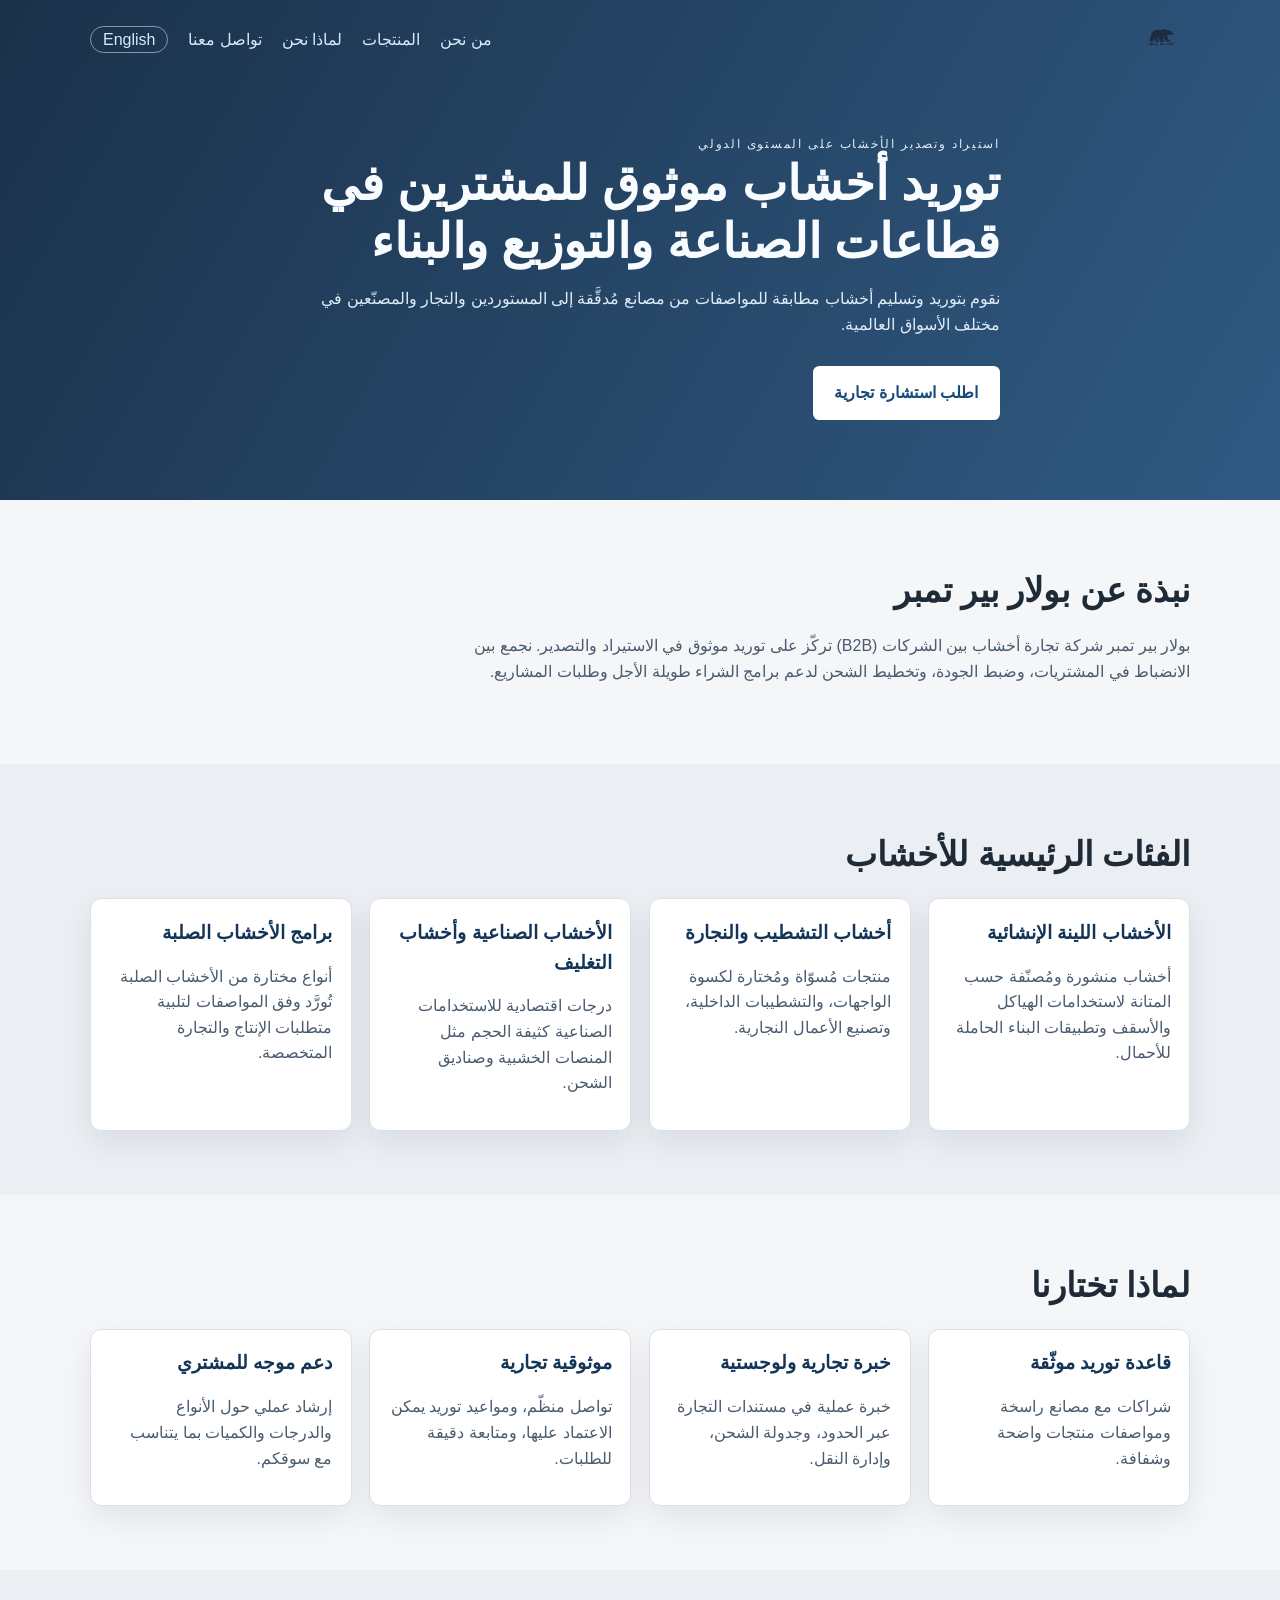
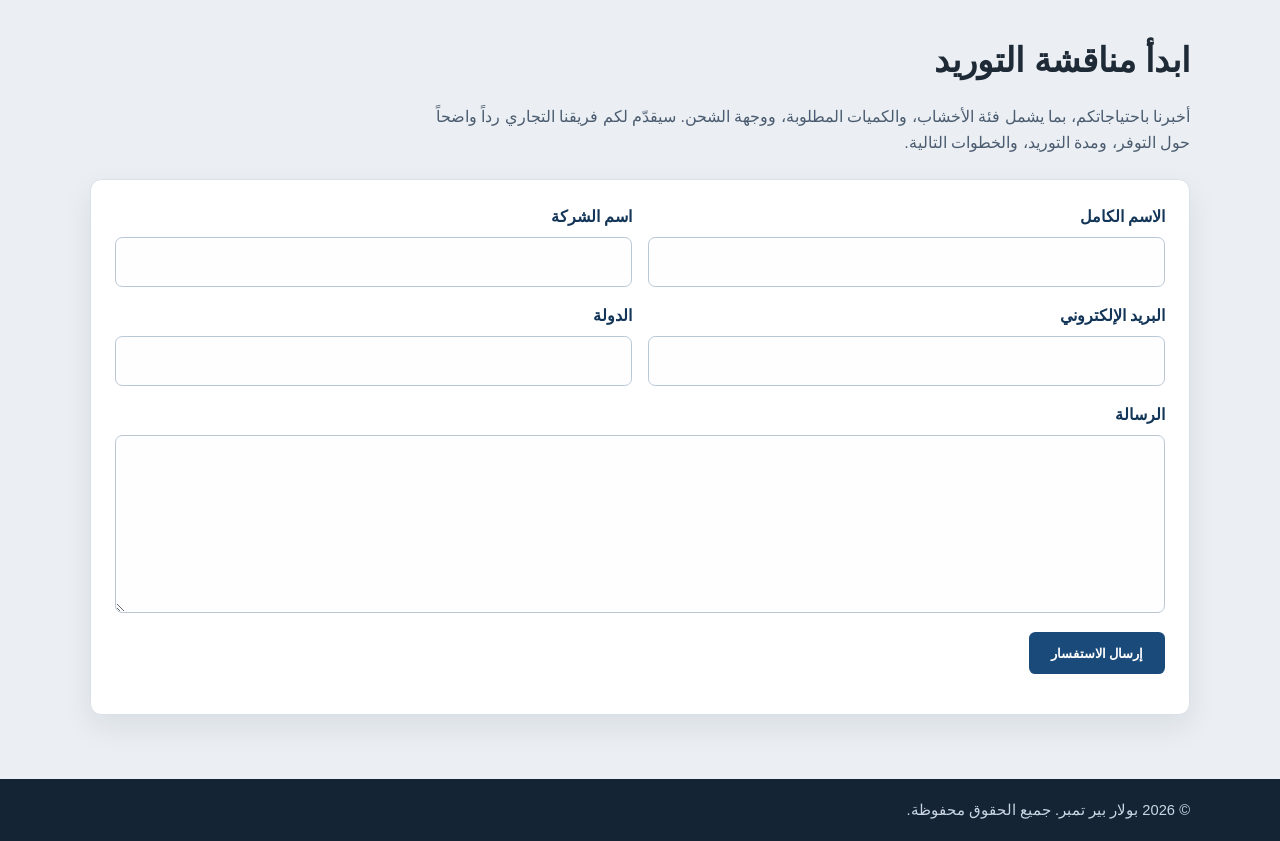
==== ar.html @ b3b54798 "Add logo and favicon assets to site header" ====
<!DOCTYPE html>
<html lang="ar" dir="rtl">
  <head>
    <meta charset="UTF-8" />
    <meta name="viewport" content="width=device-width, initial-scale=1.0" />
    <title>بولار بير تمبر | تجارة الأخشاب الدولية</title>
    <meta
      name="description"
      content="بولار بير تمبر شريك أعمال في استيراد وتصدير الأخشاب، يوفّر منتجات أخشاب لينة وصلبة معتمدة لقطاعات البناء والتصنيع والتوزيع."
    />
    <link rel="icon" type="image/png" sizes="32x32" href="assets/favicon.png" />
    <link rel="shortcut icon" href="assets/favicon.png" />
    <link rel="apple-touch-icon" href="assets/favicon.png" />
    <link rel="stylesheet" href="style.css" />
  </head>
  <body>
    <header class="hero" id="top">
      <nav class="container nav">
        <a class="brand" href="#top" aria-label="الصفحة الرئيسية - بولار بير تمبر">
          <img class="brand-logo" src="assets/logo.png" alt="بولار بير تمبر" />
        </a>
        <ul>
          <li><a href="#about">من نحن</a></li>
          <li><a href="#products">المنتجات</a></li>
          <li><a href="#why-us">لماذا نحن</a></li>
          <li><a href="#contact">تواصل معنا</a></li>
          <li><a class="language-link" href="index.html">English</a></li>
        </ul>
      </nav>

      <div class="container hero-content">
        <p class="eyebrow">استيراد وتصدير الأخشاب على المستوى الدولي</p>
        <h1>توريد أخشاب موثوق للمشترين في قطاعات الصناعة والتوزيع والبناء</h1>
        <p>
          نقوم بتوريد وتسليم أخشاب مطابقة للمواصفات من مصانع مُدقَّقة إلى المستوردين والتجار
          والمصنّعين في مختلف الأسواق العالمية.
        </p>
        <a class="button" href="#contact">اطلب استشارة تجارية</a>
      </div>
    </header>

    <main>
      <section class="section" id="about">
        <div class="container">
          <h2>نبذة عن بولار بير تمبر</h2>
          <p>
            بولار بير تمبر شركة تجارة أخشاب بين الشركات (B2B) تركّز على توريد موثوق في
            الاستيراد والتصدير. نجمع بين الانضباط في المشتريات، وضبط الجودة، وتخطيط الشحن
            لدعم برامج الشراء طويلة الأجل وطلبات المشاريع.
          </p>
        </div>
      </section>

      <section class="section section-alt" id="products">
        <div class="container">
          <h2>الفئات الرئيسية للأخشاب</h2>
          <div class="grid products-grid">
            <article class="card">
              <h3>الأخشاب اللينة الإنشائية</h3>
              <p>
                أخشاب منشورة ومُصنّفة حسب المتانة لاستخدامات الهياكل والأسقف وتطبيقات البناء
                الحاملة للأحمال.
              </p>
            </article>
            <article class="card">
              <h3>أخشاب التشطيب والنجارة</h3>
              <p>
                منتجات مُسوّاة ومُختارة لكسوة الواجهات، والتشطيبات الداخلية، وتصنيع الأعمال
                النجارية.
              </p>
            </article>
            <article class="card">
              <h3>الأخشاب الصناعية وأخشاب التغليف</h3>
              <p>
                درجات اقتصادية للاستخدامات الصناعية كثيفة الحجم مثل المنصات الخشبية وصناديق
                الشحن.
              </p>
            </article>
            <article class="card">
              <h3>برامج الأخشاب الصلبة</h3>
              <p>
                أنواع مختارة من الأخشاب الصلبة تُورَّد وفق المواصفات لتلبية متطلبات الإنتاج
                والتجارة المتخصصة.
              </p>
            </article>
          </div>
        </div>
      </section>

      <section class="section" id="why-us">
        <div class="container">
          <h2>لماذا تختارنا</h2>
          <div class="grid benefits-grid">
            <article class="card">
              <h3>قاعدة توريد موثّقة</h3>
              <p>شراكات مع مصانع راسخة ومواصفات منتجات واضحة وشفافة.</p>
            </article>
            <article class="card">
              <h3>خبرة تجارية ولوجستية</h3>
              <p>خبرة عملية في مستندات التجارة عبر الحدود، وجدولة الشحن، وإدارة النقل.</p>
            </article>
            <article class="card">
              <h3>موثوقية تجارية</h3>
              <p>تواصل منظّم، ومواعيد توريد يمكن الاعتماد عليها، ومتابعة دقيقة للطلبات.</p>
            </article>
            <article class="card">
              <h3>دعم موجه للمشتري</h3>
              <p>إرشاد عملي حول الأنواع والدرجات والكميات بما يتناسب مع سوقكم.</p>
            </article>
          </div>
        </div>
      </section>

      <section class="section section-alt" id="contact">
        <div class="container contact-box">
          <h2>ابدأ مناقشة التوريد</h2>
          <p>
            أخبرنا باحتياجاتكم، بما يشمل فئة الأخشاب، والكميات المطلوبة، ووجهة الشحن. سيقدّم
            لكم فريقنا التجاري رداً واضحاً حول التوفر، ومدة التوريد، والخطوات التالية.
          </p>
          <form class="enquiry-form" method="POST" action="https://formspree.io/f/xbdzaval">
            <input type="hidden" name="_subject" value="استفسار جديد من بولار بير تمبر" />
            <div class="form-grid">
              <label for="full-name">
                الاسم الكامل
                <input id="full-name" name="full-name" type="text" autocomplete="name" required />
              </label>

              <label for="company-name">
                اسم الشركة
                <input id="company-name" name="company-name" type="text" autocomplete="organization" required />
              </label>

              <label for="email-address">
                البريد الإلكتروني
                <input id="email-address" name="email-address" type="email" autocomplete="email" required />
              </label>

              <label for="country">
                الدولة
                <input id="country" name="country" type="text" autocomplete="country-name" required />
              </label>

              <label class="full-width" for="message">
                الرسالة
                <textarea id="message" name="message" rows="6" required></textarea>
              </label>
            </div>

            <button type="submit" class="button form-submit">إرسال الاستفسار</button>
            <p id="form-status" role="status" aria-live="polite"></p>
          </form>
        </div>
      </section>
    </main>

    <footer>
      <div class="container">
        <p>© <span id="year">2026</span> بولار بير تمبر. جميع الحقوق محفوظة.</p>
      </div>
    </footer>

    <script>
      const enquiryForm = document.querySelector(".enquiry-form");
      const formStatus = document.getElementById("form-status");

      enquiryForm?.addEventListener("submit", async (event) => {
        event.preventDefault();

        formStatus.textContent = "جاري إرسال استفساركم...";

        try {
          const response = await fetch(enquiryForm.action, {
            method: "POST",
            body: new FormData(enquiryForm),
            headers: {
              Accept: "application/json",
            },
          });

          if (!response.ok) {
            throw new Error("تعذر الإرسال");
          }

          enquiryForm.innerHTML =
            "<h3>شكرًا لتواصلكم.</h3><p>استلم فريق تجارة الأخشاب رسالتكم وسيتم الرد عليكم قريبًا.</p>";
        } catch (error) {
          formStatus.textContent =
            "تعذر إرسال الاستفسار حاليًا. يرجى المحاولة مرة أخرى بعد قليل.";
        }
      });
    </script>
  </body>
</html>
---- style.css ----
:root {
  --bg: #f4f6f8;
  --surface: #ffffff;
  --surface-alt: #ebeff3;
  --text: #1f2a37;
  --muted: #4b5c70;
  --primary: #194a7a;
  --primary-dark: #123558;
  --border: #d9e1e8;
  --shadow: 0 12px 30px rgba(17, 30, 45, 0.08);
}

* {
  box-sizing: border-box;
}

body {
  margin: 0;
  font-family: "Segoe UI", Roboto, Arial, sans-serif;
  line-height: 1.6;
  color: var(--text);
  background: var(--bg);
}

.container {
  width: min(1100px, calc(100% - 3rem));
  margin-inline: auto;
}

.hero {
  background: linear-gradient(120deg, rgba(15, 39, 65, 0.95), rgba(27, 73, 118, 0.9));
  color: #f9fcff;
  padding-bottom: 5rem;
}

.nav {
  display: flex;
  justify-content: space-between;
  align-items: center;
  padding: 1.25rem 0;
  gap: 1rem;
}

.brand {
  display: inline-flex;
  align-items: center;
  text-decoration: none;
  line-height: 0;
  flex-shrink: 0;
}

.brand-logo {
  display: block;
  width: auto;
  height: clamp(2rem, 3.6vw, 2.45rem);
}

.nav ul {
  display: flex;
  list-style: none;
  margin: 0;
  padding: 0;
  gap: 1.25rem;
}

.nav a {
  color: #d9e9f8;
  text-decoration: none;
  font-weight: 500;
}

.nav a:hover,
.nav a:focus-visible {
  color: #ffffff;
}


.language-link {
  border: 1px solid rgba(217, 233, 248, 0.55);
  border-radius: 999px;
  padding: 0.25rem 0.75rem;
}

.hero-content {
  padding-top: 3.5rem;
  max-width: 720px;
}

.eyebrow {
  text-transform: uppercase;
  letter-spacing: 0.14em;
  font-size: 0.78rem;
  color: #a5c8ea;
  margin-bottom: 0.8rem;
}

.hero h1 {
  margin: 0 0 1rem;
  line-height: 1.2;
  font-size: clamp(1.9rem, 3.8vw, 3rem);
}

.hero p {
  margin: 0;
  color: #deecf8;
}

.button {
  display: inline-block;
  margin-top: 1.8rem;
  background: #ffffff;
  color: var(--primary);
  text-decoration: none;
  font-weight: 700;
  padding: 0.8rem 1.3rem;
  border-radius: 0.4rem;
  border: 1px solid transparent;
  cursor: pointer;
}

.button:hover,
.button:focus-visible {
  background: #e9f2fb;
}

.section {
  padding: 4rem 0;
}

.section h2 {
  font-size: clamp(1.6rem, 3vw, 2.1rem);
  margin-top: 0;
  margin-bottom: 1rem;
}

.section p {
  color: var(--muted);
  max-width: 760px;
}

.section-alt {
  background: var(--surface-alt);
}

.grid {
  display: grid;
  gap: 1.1rem;
}

.products-grid {
  grid-template-columns: repeat(auto-fit, minmax(220px, 1fr));
}

.benefits-grid {
  grid-template-columns: repeat(auto-fit, minmax(230px, 1fr));
}

.card {
  background: var(--surface);
  border: 1px solid var(--border);
  border-radius: 0.7rem;
  padding: 1.15rem;
  box-shadow: var(--shadow);
}

.card h3 {
  margin-top: 0;
  margin-bottom: 0.5rem;
  color: var(--primary-dark);
}

.contact-box {
  text-align: start;
}

.enquiry-form {
  margin-top: 1.5rem;
  background: var(--surface);
  border: 1px solid var(--border);
  border-radius: 0.7rem;
  box-shadow: var(--shadow);
  padding: 1.5rem;
}

.form-grid {
  display: grid;
  grid-template-columns: repeat(2, minmax(0, 1fr));
  gap: 1rem;
}

.enquiry-form label {
  display: flex;
  flex-direction: column;
  font-weight: 600;
  color: var(--primary-dark);
  gap: 0.45rem;
}

.enquiry-form input,
.enquiry-form textarea {
  width: 100%;
  border: 1px solid #b8c7d6;
  border-radius: 0.45rem;
  padding: 0.7rem 0.8rem;
  font: inherit;
  color: var(--text);
  background: #fefefe;
}

.enquiry-form input:focus,
.enquiry-form textarea:focus {
  outline: 2px solid rgba(25, 74, 122, 0.2);
  border-color: var(--primary);
}

.full-width {
  grid-column: 1 / -1;
}

.form-submit {
  margin-top: 1.2rem;
  background: var(--primary);
  color: #ffffff;
}

.form-submit:hover,
.form-submit:focus-visible {
  background: var(--primary-dark);
}

footer {
  background: #152435;
  color: #c9d7e3;
  padding: 1.2rem 0;
  font-size: 0.92rem;
}

footer p {
  margin: 0;
}

@media (max-width: 760px) {
  .nav {
    flex-direction: column;
    align-items: flex-start;
    gap: 0.9rem;
  }

  .brand-logo {
    height: 2rem;
  }

  .nav ul {
    flex-wrap: wrap;
    gap: 0.85rem 1rem;
  }

  .hero {
    padding-bottom: 3.8rem;
  }

  .hero-content {
    padding-top: 2.4rem;
  }

  .container {
    width: min(1100px, calc(100% - 2rem));
  }

  .form-grid {
    grid-template-columns: 1fr;
  }

  .full-width {
    grid-column: auto;
  }
}
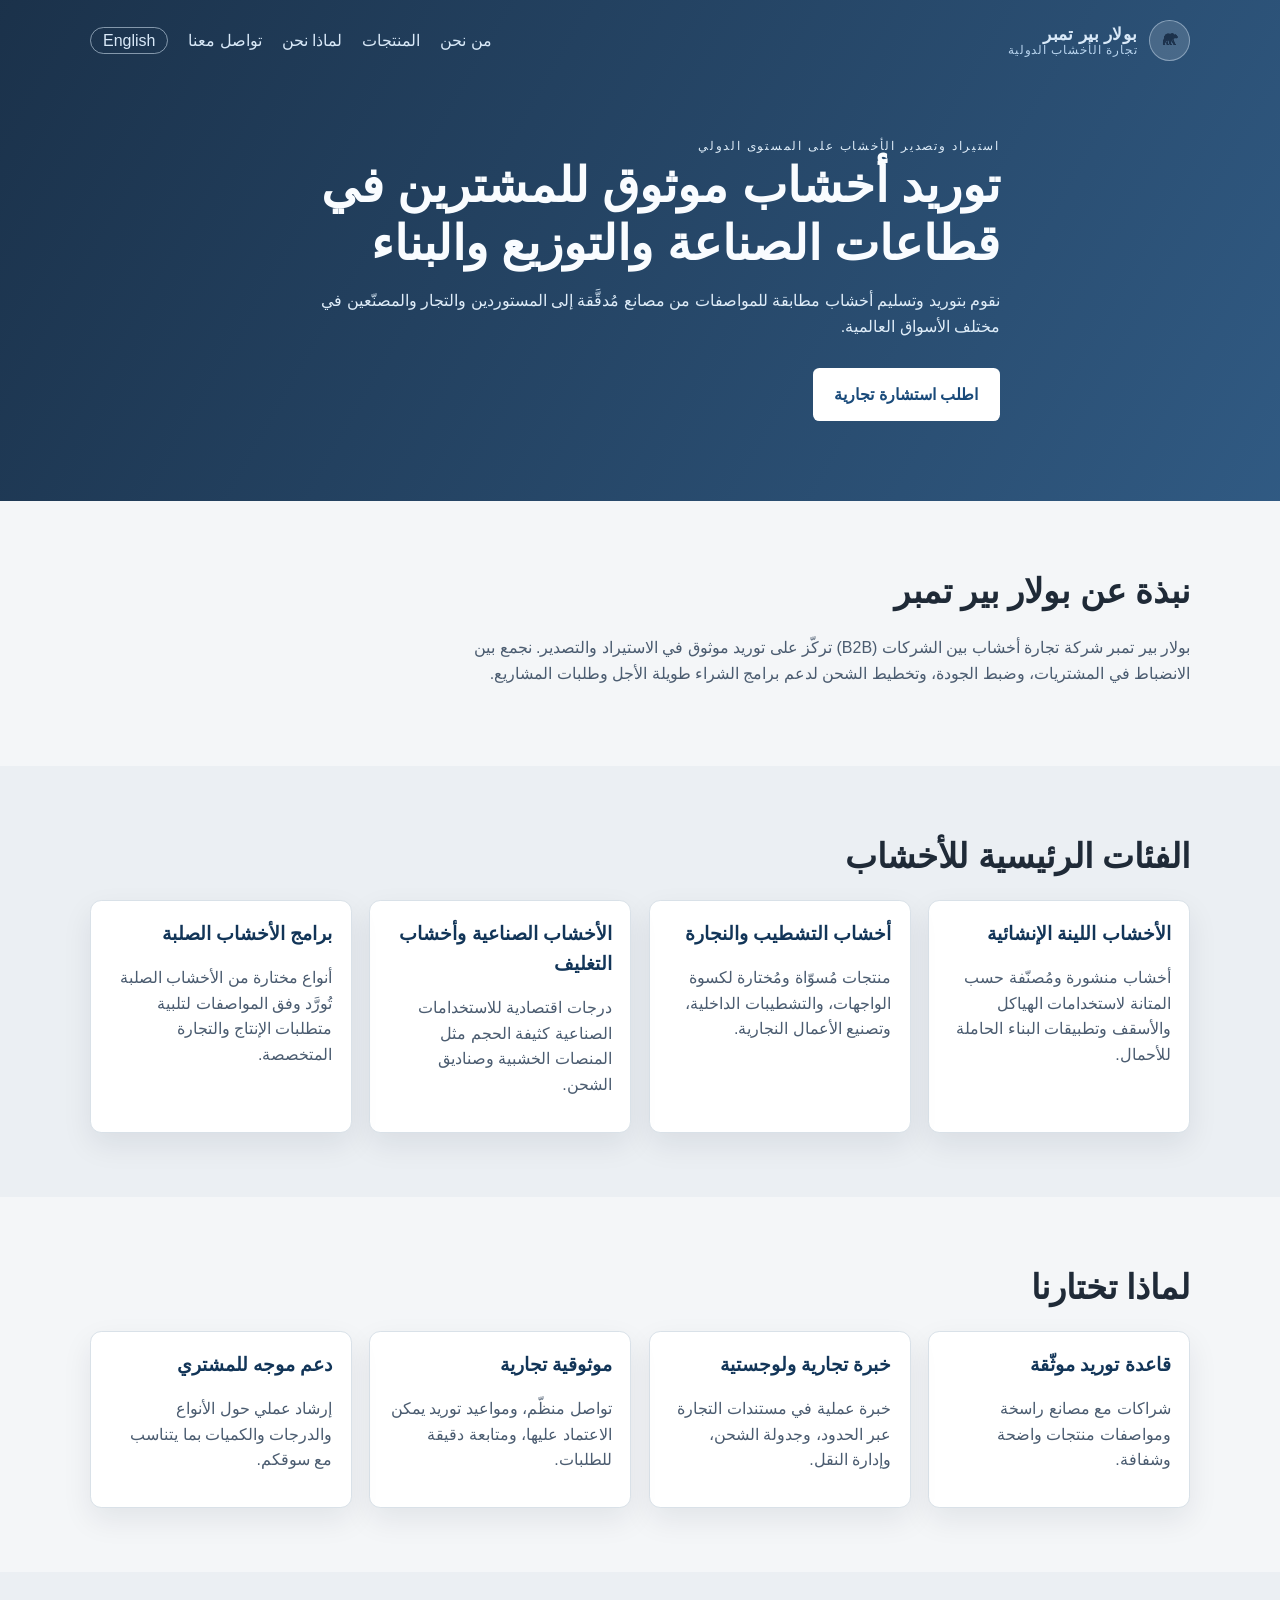
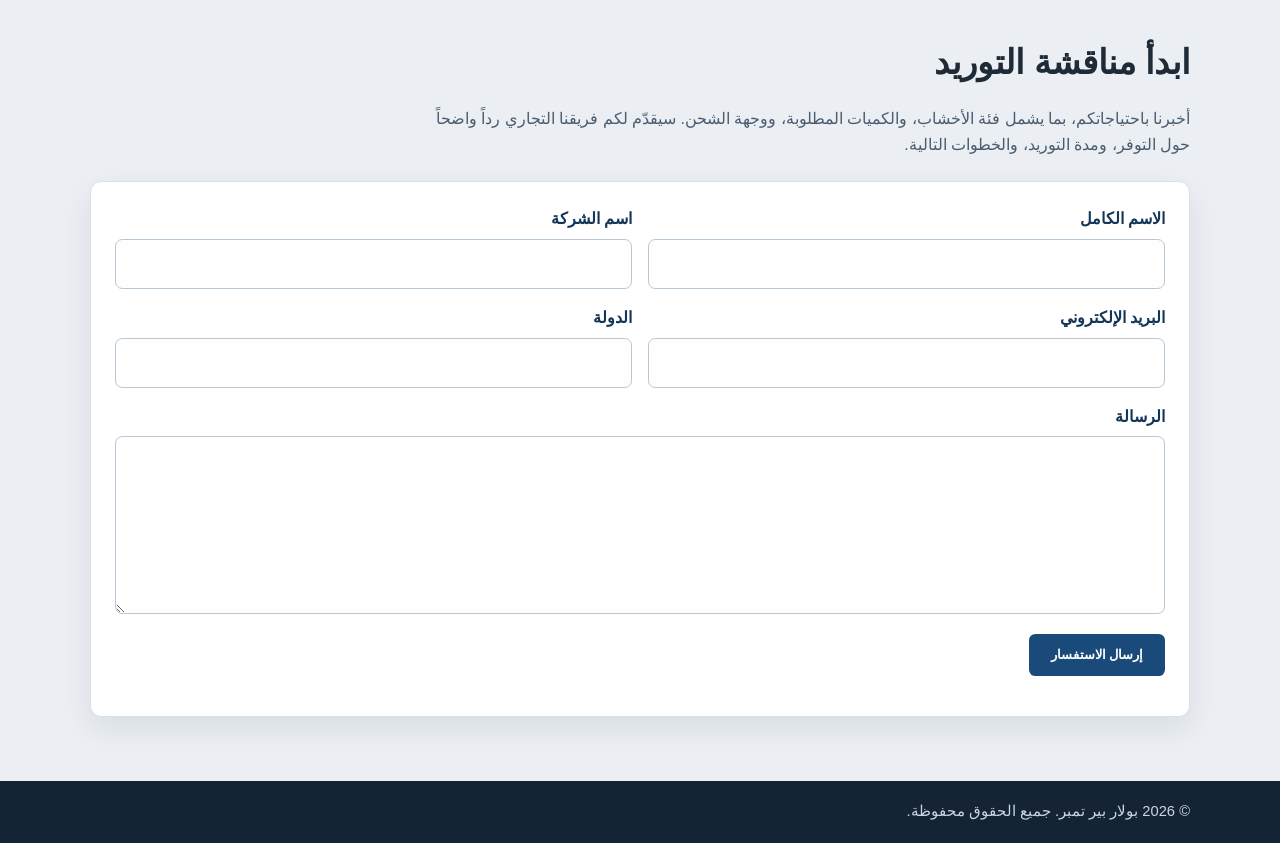
==== commit 59f827fa: "Enhance navbar branding visibility with icon and text" ====
--- a/ar.html
+++ b/ar.html
@@ -17,7 +17,11 @@
     <header class="hero" id="top">
       <nav class="container nav">
         <a class="brand" href="#top" aria-label="الصفحة الرئيسية - بولار بير تمبر">
-          <img class="brand-logo" src="assets/logo.png" alt="بولار بير تمبر" />
+          <img class="brand-icon" src="assets/favicon.png" alt="أيقونة الدب - بولار بير تمبر" />
+          <span class="brand-text">
+            <strong>بولار بير تمبر</strong>
+            <span>تجارة الأخشاب الدولية</span>
+          </span>
         </a>
         <ul>
           <li><a href="#about">من نحن</a></li>
--- a/style.css
+++ b/style.css
@@ -44,15 +44,38 @@
 .brand {
   display: inline-flex;
   align-items: center;
+  gap: 0.72rem;
   text-decoration: none;
-  line-height: 0;
+  color: #ffffff;
   flex-shrink: 0;
 }
 
-.brand-logo {
+.brand-icon {
   display: block;
-  width: auto;
-  height: clamp(2rem, 3.6vw, 2.45rem);
+  width: clamp(2.35rem, 3.2vw, 2.85rem);
+  height: clamp(2.35rem, 3.2vw, 2.85rem);
+  border-radius: 50%;
+  background: rgba(255, 255, 255, 0.14);
+  border: 1px solid rgba(217, 233, 248, 0.45);
+  padding: 0.2rem;
+}
+
+.brand-text {
+  display: inline-flex;
+  flex-direction: column;
+  line-height: 1.1;
+}
+
+.brand-text strong {
+  font-size: clamp(1rem, 1.35vw, 1.15rem);
+  letter-spacing: 0.02em;
+}
+
+.brand-text span {
+  font-size: 0.72rem;
+  letter-spacing: 0.08em;
+  text-transform: uppercase;
+  color: #b8d4ee;
 }
 
 .nav ul {
@@ -246,8 +269,21 @@
     gap: 0.9rem;
   }
 
-  .brand-logo {
-    height: 2rem;
+  .brand {
+    gap: 0.58rem;
+  }
+
+  .brand-icon {
+    width: 2.2rem;
+    height: 2.2rem;
+  }
+
+  .brand-text strong {
+    font-size: 0.95rem;
+  }
+
+  .brand-text span {
+    font-size: 0.66rem;
   }
 
   .nav ul {
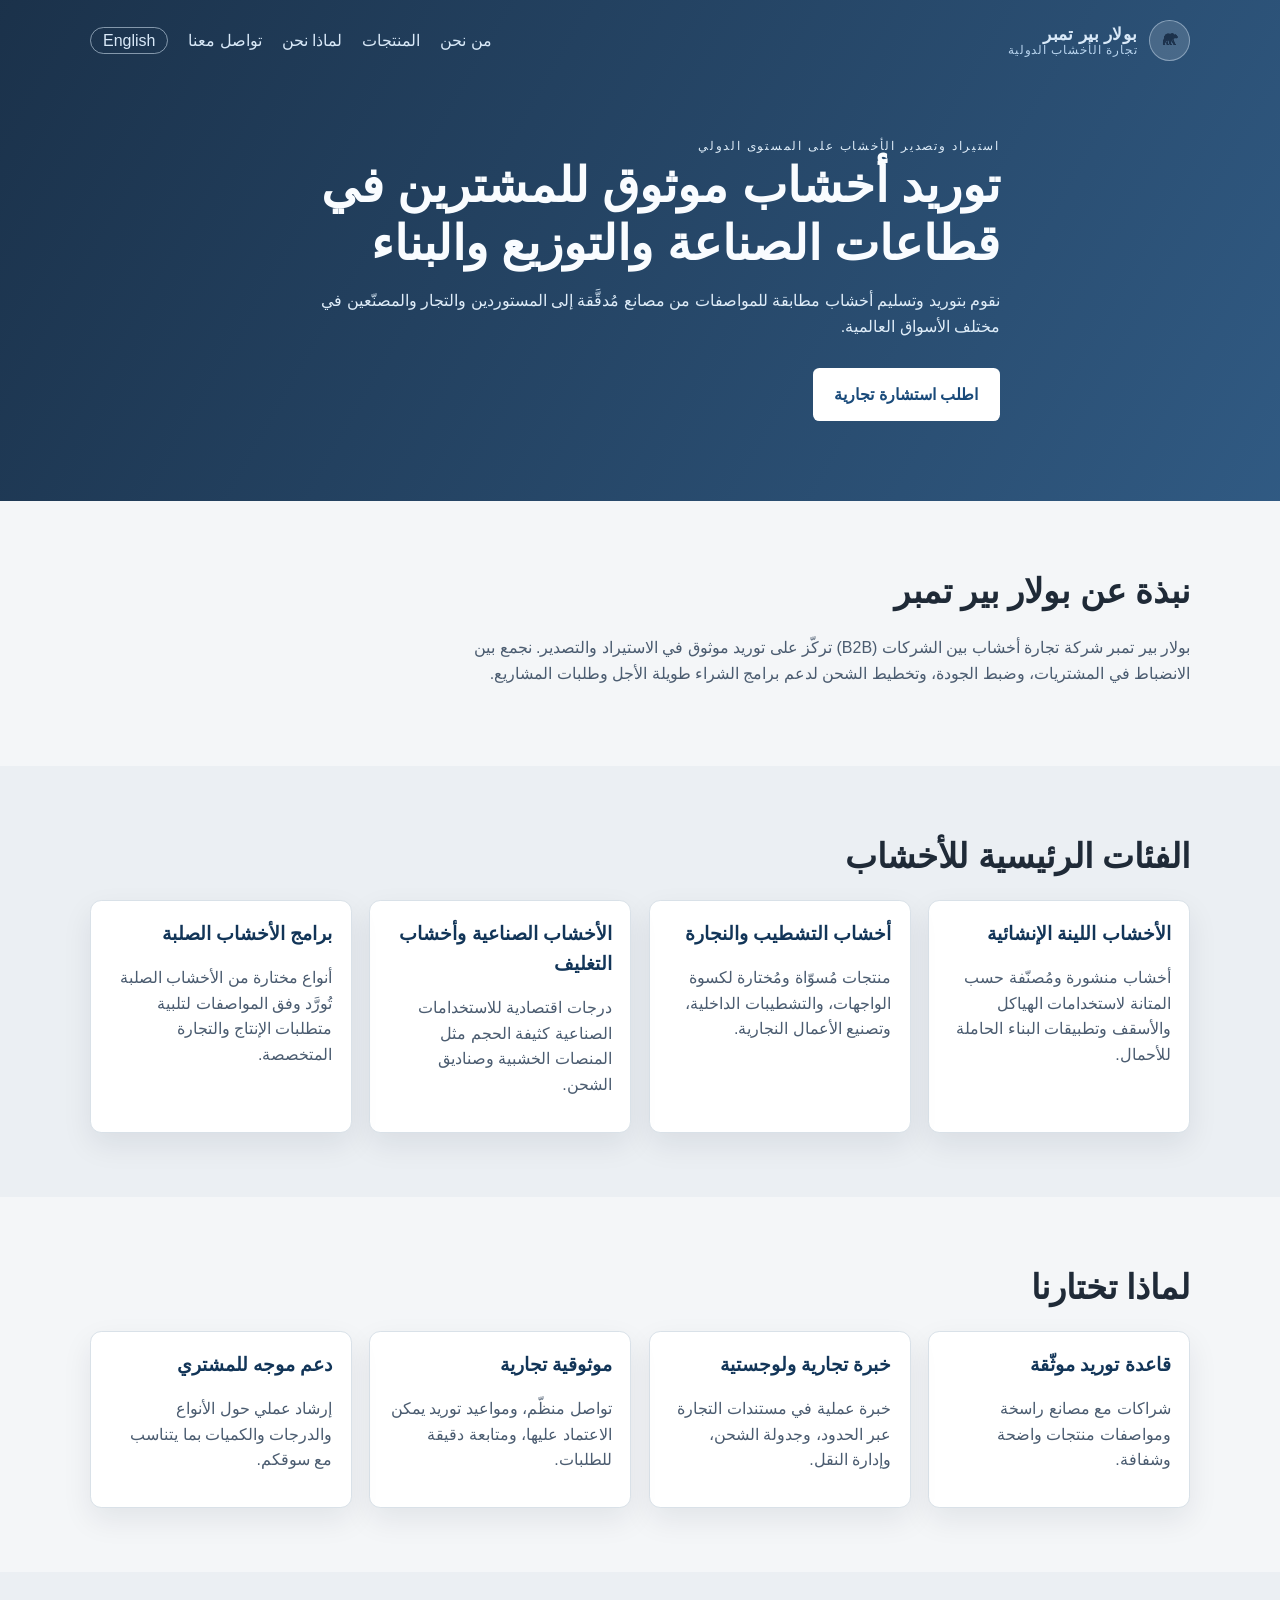
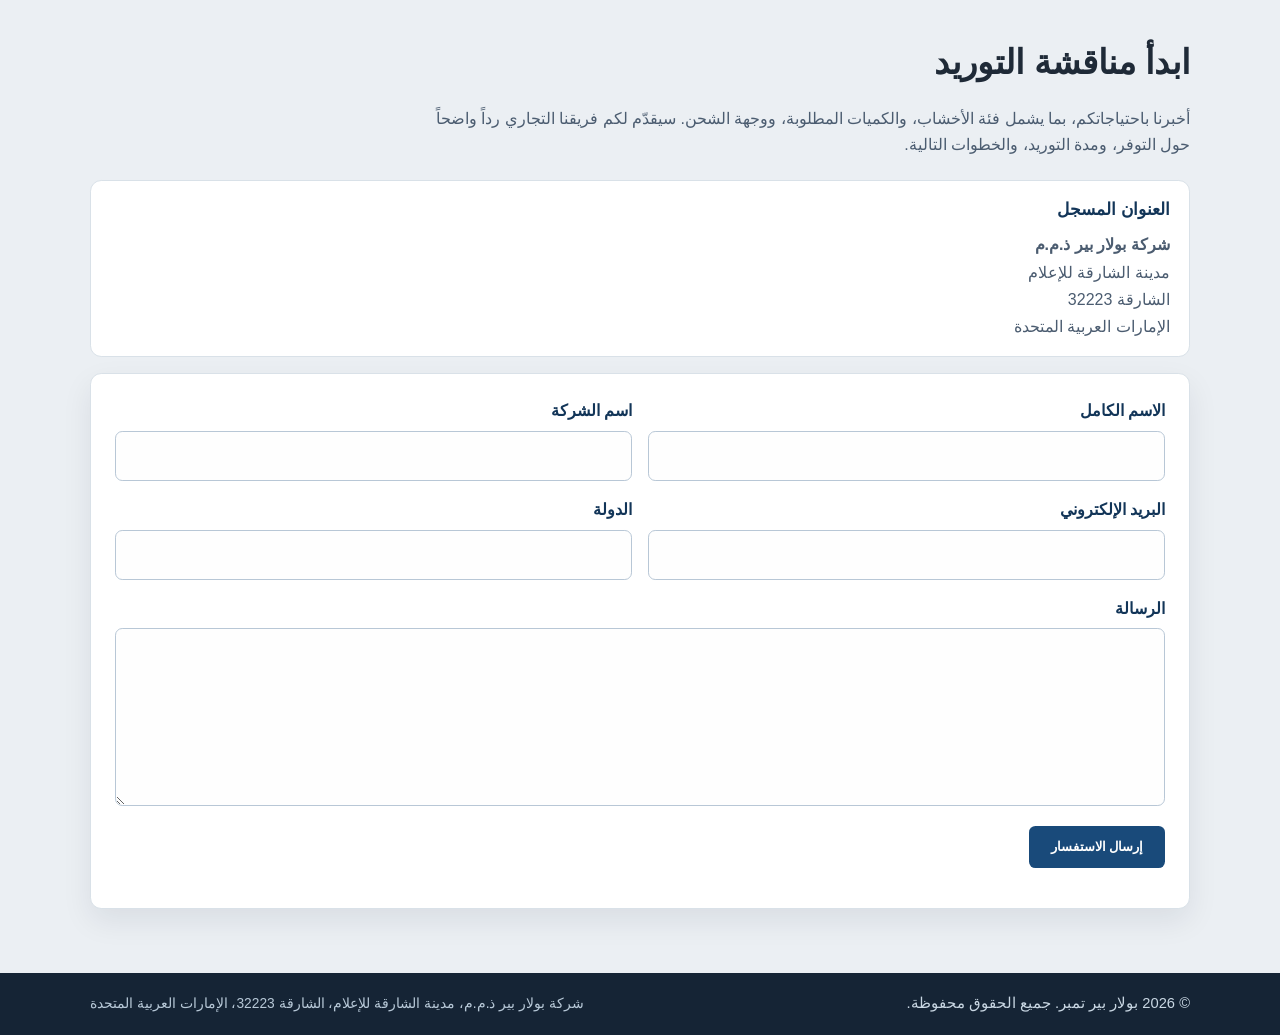
==== commit 7857d647: "Add bilingual company address to contact and footer" ====
--- a/ar.html
+++ b/ar.html
@@ -122,6 +122,15 @@
             أخبرنا باحتياجاتكم، بما يشمل فئة الأخشاب، والكميات المطلوبة، ووجهة الشحن. سيقدّم
             لكم فريقنا التجاري رداً واضحاً حول التوفر، ومدة التوريد، والخطوات التالية.
           </p>
+          <div class="contact-details" aria-label="عنوان الشركة">
+            <h3>العنوان المسجل</h3>
+            <address dir="rtl">
+              <strong>شركة بولار بير ذ.م.م</strong><br />
+              مدينة الشارقة للإعلام<br />
+              الشارقة 32223<br />
+              الإمارات العربية المتحدة
+            </address>
+          </div>
           <form class="enquiry-form" method="POST" action="https://formspree.io/f/xbdzaval">
             <input type="hidden" name="_subject" value="استفسار جديد من بولار بير تمبر" />
             <div class="form-grid">
@@ -159,8 +168,11 @@
     </main>
 
     <footer>
-      <div class="container">
+      <div class="container footer-content">
         <p>© <span id="year">2026</span> بولار بير تمبر. جميع الحقوق محفوظة.</p>
+        <address aria-label="عنوان بولار بير تمبر" dir="rtl">
+          شركة بولار بير ذ.م.م، مدينة الشارقة للإعلام، الشارقة 32223، الإمارات العربية المتحدة
+        </address>
       </div>
     </footer>
 
--- a/style.css
+++ b/style.css
@@ -196,6 +196,32 @@
   text-align: start;
 }
 
+
+.contact-details {
+  margin-top: 1.4rem;
+  padding: 1rem 1.2rem;
+  background: var(--surface);
+  border: 1px solid var(--border);
+  border-radius: 0.7rem;
+}
+
+.contact-details h3 {
+  margin: 0 0 0.5rem;
+  color: var(--primary-dark);
+  font-size: 1.05rem;
+}
+
+.contact-details address {
+  margin: 0;
+  color: var(--muted);
+  font-style: normal;
+  line-height: 1.7;
+}
+
+.contact-details + .enquiry-form {
+  margin-top: 1rem;
+}
+
 .enquiry-form {
   margin-top: 1.5rem;
   background: var(--surface);
@@ -262,6 +288,21 @@
   margin: 0;
 }
 
+.footer-content {
+  display: flex;
+  align-items: center;
+  justify-content: space-between;
+  gap: 1rem 2rem;
+  flex-wrap: wrap;
+}
+
+footer address {
+  margin: 0;
+  font-style: normal;
+  color: #b7c8d7;
+  font-size: 0.86rem;
+}
+
 @media (max-width: 760px) {
   .nav {
     flex-direction: column;
@@ -303,6 +344,11 @@
     width: min(1100px, calc(100% - 2rem));
   }
 
+  .footer-content {
+    flex-direction: column;
+    align-items: flex-start;
+  }
+
   .form-grid {
     grid-template-columns: 1fr;
   }
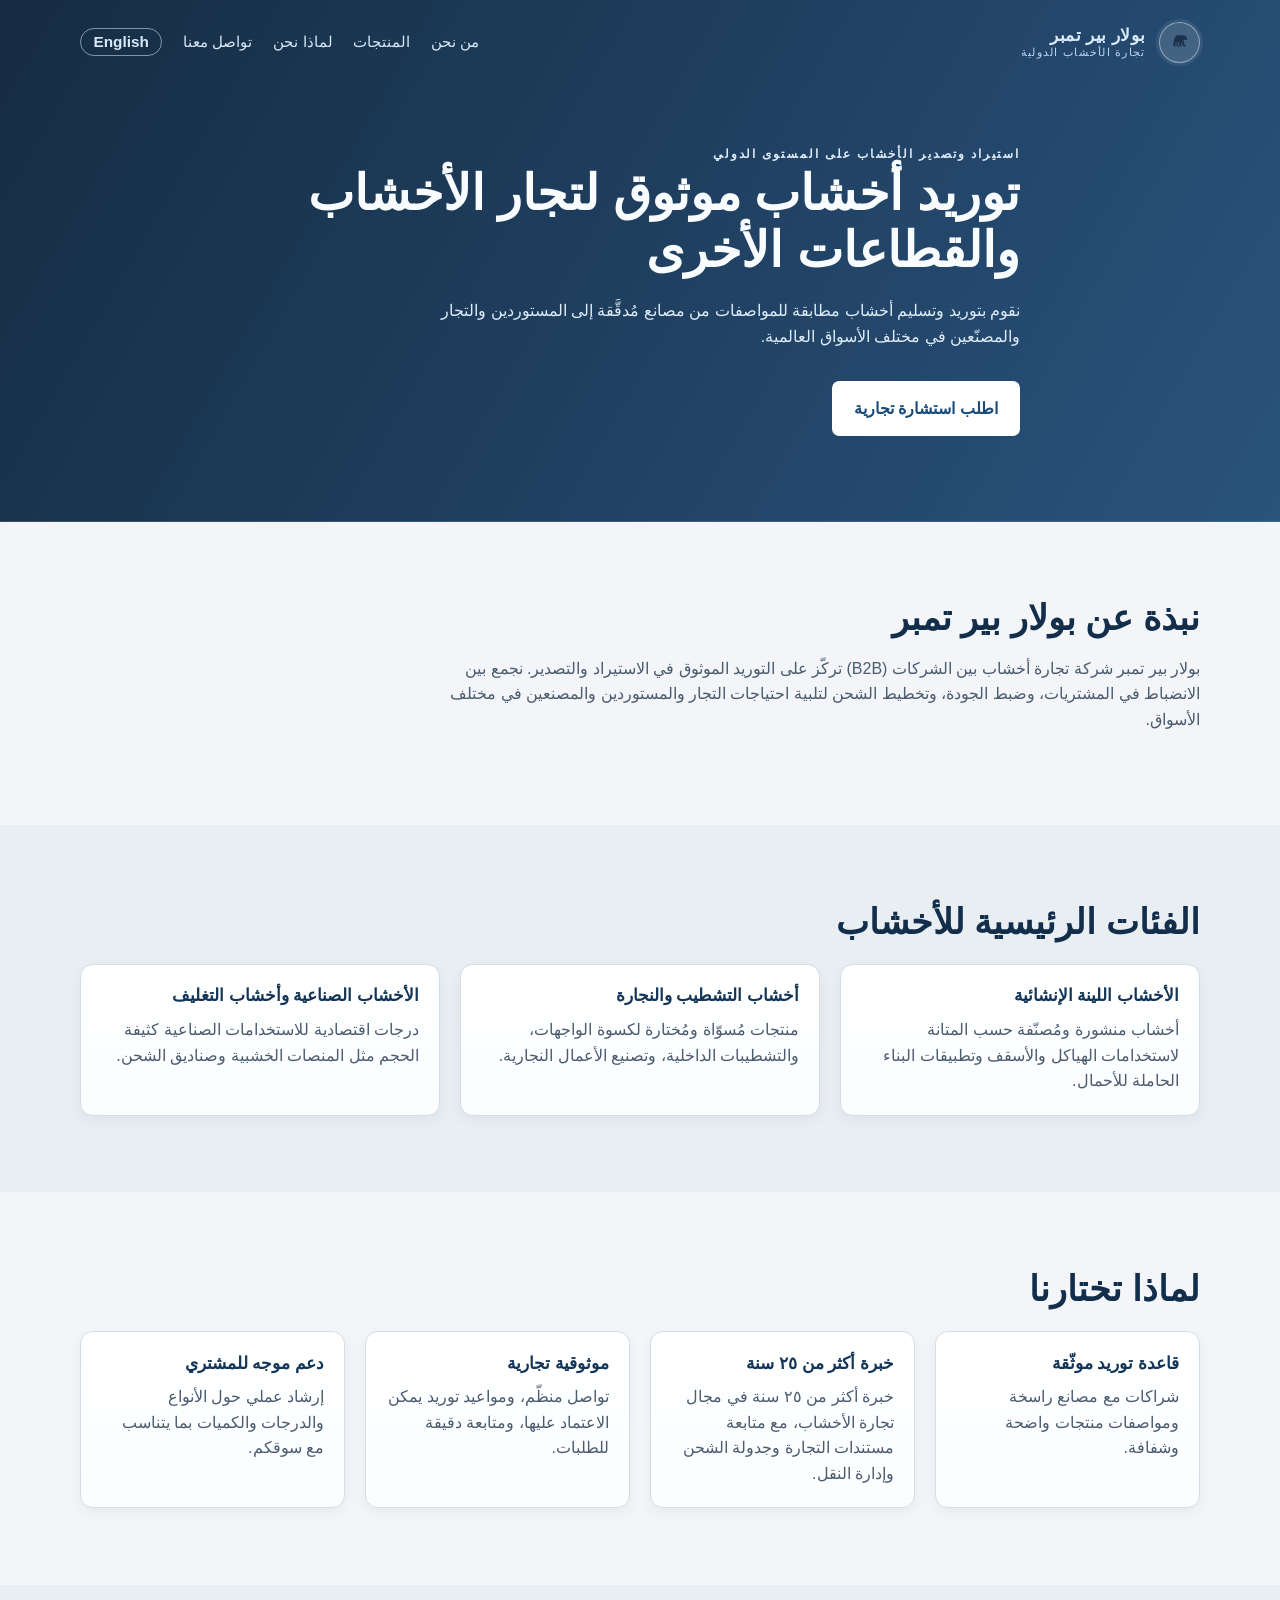
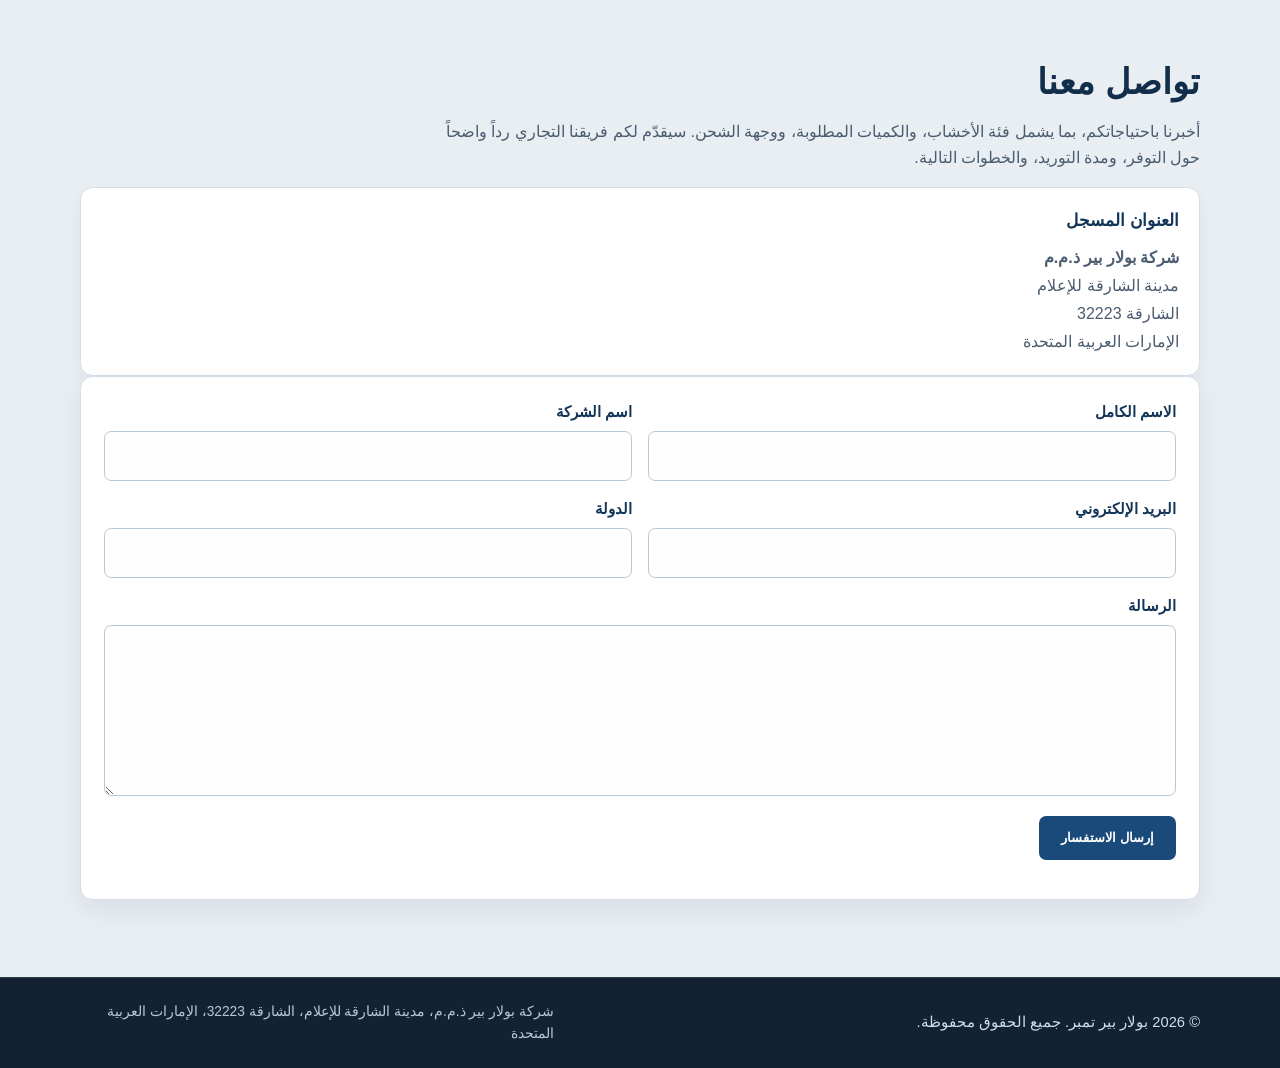
==== commit ebd0b5dd: "Refine EN/AR landing content and remove hardwood references" ====
--- a/ar.html
+++ b/ar.html
@@ -34,7 +34,7 @@
 
       <div class="container hero-content">
         <p class="eyebrow">استيراد وتصدير الأخشاب على المستوى الدولي</p>
-        <h1>توريد أخشاب موثوق للمشترين في قطاعات الصناعة والتوزيع والبناء</h1>
+        <h1>توريد أخشاب موثوق لتجار الأخشاب والقطاعات الأخرى</h1>
         <p>
           نقوم بتوريد وتسليم أخشاب مطابقة للمواصفات من مصانع مُدقَّقة إلى المستوردين والتجار
           والمصنّعين في مختلف الأسواق العالمية.
@@ -48,9 +48,7 @@
         <div class="container">
           <h2>نبذة عن بولار بير تمبر</h2>
           <p>
-            بولار بير تمبر شركة تجارة أخشاب بين الشركات (B2B) تركّز على توريد موثوق في
-            الاستيراد والتصدير. نجمع بين الانضباط في المشتريات، وضبط الجودة، وتخطيط الشحن
-            لدعم برامج الشراء طويلة الأجل وطلبات المشاريع.
+            بولار بير تمبر شركة تجارة أخشاب بين الشركات (B2B) تركّز على التوريد الموثوق في الاستيراد والتصدير. نجمع بين الانضباط في المشتريات، وضبط الجودة، وتخطيط الشحن لتلبية احتياجات التجار والمستوردين والمصنعين في مختلف الأسواق.
           </p>
         </div>
       </section>
@@ -80,13 +78,6 @@
                 الشحن.
               </p>
             </article>
-            <article class="card">
-              <h3>برامج الأخشاب الصلبة</h3>
-              <p>
-                أنواع مختارة من الأخشاب الصلبة تُورَّد وفق المواصفات لتلبية متطلبات الإنتاج
-                والتجارة المتخصصة.
-              </p>
-            </article>
           </div>
         </div>
       </section>
@@ -100,8 +91,8 @@
               <p>شراكات مع مصانع راسخة ومواصفات منتجات واضحة وشفافة.</p>
             </article>
             <article class="card">
-              <h3>خبرة تجارية ولوجستية</h3>
-              <p>خبرة عملية في مستندات التجارة عبر الحدود، وجدولة الشحن، وإدارة النقل.</p>
+              <h3>خبرة أكثر من ٢٥ سنة</h3>
+              <p>خبرة أكثر من ٢٥ سنة في مجال تجارة الأخشاب، مع متابعة مستندات التجارة وجدولة الشحن وإدارة النقل.</p>
             </article>
             <article class="card">
               <h3>موثوقية تجارية</h3>
@@ -117,7 +108,7 @@
 
       <section class="section section-alt" id="contact">
         <div class="container contact-box">
-          <h2>ابدأ مناقشة التوريد</h2>
+          <h2>تواصل معنا</h2>
           <p>
             أخبرنا باحتياجاتكم، بما يشمل فئة الأخشاب، والكميات المطلوبة، ووجهة الشحن. سيقدّم
             لكم فريقنا التجاري رداً واضحاً حول التوفر، ومدة التوريد، والخطوات التالية.
--- a/style.css
+++ b/style.css
@@ -1,13 +1,14 @@
 :root {
-  --bg: #f4f6f8;
+  --bg: #f3f5f8;
   --surface: #ffffff;
-  --surface-alt: #ebeff3;
+  --surface-alt: #e9eef3;
   --text: #1f2a37;
   --muted: #4b5c70;
   --primary: #194a7a;
   --primary-dark: #123558;
-  --border: #d9e1e8;
-  --shadow: 0 12px 30px rgba(17, 30, 45, 0.08);
+  --border: #d3dde7;
+  --shadow: 0 10px 26px rgba(17, 30, 45, 0.07);
+  --shadow-soft: 0 5px 14px rgba(17, 30, 45, 0.05);
 }
 
 * {
@@ -23,28 +24,29 @@
 }
 
 .container {
-  width: min(1100px, calc(100% - 3rem));
+  width: min(1120px, calc(100% - 3rem));
   margin-inline: auto;
 }
 
 .hero {
-  background: linear-gradient(120deg, rgba(15, 39, 65, 0.95), rgba(27, 73, 118, 0.9));
+  background: linear-gradient(120deg, rgba(14, 37, 60, 0.97), rgba(25, 70, 114, 0.92));
   color: #f9fcff;
-  padding-bottom: 5rem;
+  padding-bottom: 5.3rem;
+  border-bottom: 1px solid rgba(190, 209, 226, 0.2);
 }
 
 .nav {
   display: flex;
   justify-content: space-between;
   align-items: center;
-  padding: 1.25rem 0;
+  padding: 1.35rem 0;
   gap: 1rem;
 }
 
 .brand {
   display: inline-flex;
   align-items: center;
-  gap: 0.72rem;
+  gap: 0.85rem;
   text-decoration: none;
   color: #ffffff;
   flex-shrink: 0;
@@ -52,12 +54,13 @@
 
 .brand-icon {
   display: block;
-  width: clamp(2.35rem, 3.2vw, 2.85rem);
-  height: clamp(2.35rem, 3.2vw, 2.85rem);
+  width: clamp(2.45rem, 3.2vw, 3rem);
+  height: clamp(2.45rem, 3.2vw, 3rem);
   border-radius: 50%;
   background: rgba(255, 255, 255, 0.14);
-  border: 1px solid rgba(217, 233, 248, 0.45);
-  padding: 0.2rem;
+  border: 1px solid rgba(217, 233, 248, 0.52);
+  padding: 0.24rem;
+  box-shadow: 0 0 0 3px rgba(255, 255, 255, 0.08);
 }
 
 .brand-text {
@@ -67,15 +70,17 @@
 }
 
 .brand-text strong {
-  font-size: clamp(1rem, 1.35vw, 1.15rem);
-  letter-spacing: 0.02em;
+  font-size: clamp(1.05rem, 1.35vw, 1.2rem);
+  letter-spacing: 0.025em;
+  font-weight: 700;
 }
 
 .brand-text span {
-  font-size: 0.72rem;
-  letter-spacing: 0.08em;
+  margin-top: 0.1rem;
+  font-size: 0.71rem;
+  letter-spacing: 0.11em;
   text-transform: uppercase;
-  color: #b8d4ee;
+  color: #bdd8f0;
 }
 
 .nav ul {
@@ -83,13 +88,15 @@
   list-style: none;
   margin: 0;
   padding: 0;
-  gap: 1.25rem;
+  gap: 1.3rem;
+  align-items: center;
 }
 
 .nav a {
   color: #d9e9f8;
   text-decoration: none;
-  font-weight: 500;
+  font-weight: 550;
+  font-size: 0.96rem;
 }
 
 .nav a:hover,
@@ -97,63 +104,68 @@
   color: #ffffff;
 }
 
-
 .language-link {
   border: 1px solid rgba(217, 233, 248, 0.55);
   border-radius: 999px;
-  padding: 0.25rem 0.75rem;
+  padding: 0.28rem 0.78rem;
 }
 
 .hero-content {
-  padding-top: 3.5rem;
-  max-width: 720px;
+  padding-top: 3.8rem;
+  max-width: 760px;
 }
 
 .eyebrow {
   text-transform: uppercase;
-  letter-spacing: 0.14em;
+  letter-spacing: 0.15em;
   font-size: 0.78rem;
-  color: #a5c8ea;
-  margin-bottom: 0.8rem;
+  color: #a8ccec;
+  margin-bottom: 0.85rem;
+  font-weight: 600;
 }
 
 .hero h1 {
-  margin: 0 0 1rem;
-  line-height: 1.2;
-  font-size: clamp(1.9rem, 3.8vw, 3rem);
+  margin: 0 0 1.15rem;
+  line-height: 1.18;
+  font-size: clamp(1.95rem, 3.8vw, 3.08rem);
 }
 
 .hero p {
   margin: 0;
   color: #deecf8;
+  max-width: 68ch;
 }
 
 .button {
   display: inline-block;
-  margin-top: 1.8rem;
+  margin-top: 2rem;
   background: #ffffff;
   color: var(--primary);
   text-decoration: none;
   font-weight: 700;
-  padding: 0.8rem 1.3rem;
-  border-radius: 0.4rem;
+  padding: 0.84rem 1.32rem;
+  border-radius: 0.45rem;
   border: 1px solid transparent;
   cursor: pointer;
+  transition: background-color 0.2s ease, transform 0.2s ease;
 }
 
 .button:hover,
 .button:focus-visible {
-  background: #e9f2fb;
+  background: #e8f2fb;
+  transform: translateY(-1px);
 }
 
 .section {
-  padding: 4rem 0;
+  padding: 4.8rem 0;
 }
 
 .section h2 {
-  font-size: clamp(1.6rem, 3vw, 2.1rem);
+  font-size: clamp(1.62rem, 3vw, 2.16rem);
   margin-top: 0;
   margin-bottom: 1rem;
+  line-height: 1.2;
+  color: #122e4b;
 }
 
 .section p {
@@ -167,7 +179,8 @@
 
 .grid {
   display: grid;
-  gap: 1.1rem;
+  gap: 1.25rem;
+  margin-top: 1.25rem;
 }
 
 .products-grid {
@@ -179,56 +192,70 @@
 }
 
 .card {
+  background: linear-gradient(180deg, #ffffff 0%, #fbfdff 100%);
+  border: 1px solid var(--border);
+  border-radius: 0.8rem;
+  padding: 1.3rem 1.25rem;
+  box-shadow: var(--shadow-soft);
+  min-height: 100%;
+}
+
+.card h3 {
+  margin-top: 0;
+  margin-bottom: 0.55rem;
+  color: var(--primary-dark);
+  font-size: 1.06rem;
+  line-height: 1.35;
+}
+
+.card p {
+  margin: 0;
+}
+
+.contact-box {
+  text-align: start;
+}
+
+.contact-intro {
+  max-width: 760px;
+}
+
+.contact-layout {
+  margin-top: 1.5rem;
+  display: grid;
+  grid-template-columns: minmax(240px, 0.95fr) minmax(0, 1.45fr);
+  gap: 1.1rem;
+  align-items: start;
+}
+
+.contact-details {
+  padding: 1.2rem 1.25rem;
   background: var(--surface);
   border: 1px solid var(--border);
-  border-radius: 0.7rem;
-  padding: 1.15rem;
-  box-shadow: var(--shadow);
-}
-
-.card h3 {
+  border-radius: 0.78rem;
+  box-shadow: var(--shadow-soft);
+}
+
+.contact-details h3 {
+  margin: 0 0 0.6rem;
+  color: var(--primary-dark);
+  font-size: 1.06rem;
+}
+
+.contact-details address {
+  margin: 0;
+  color: var(--muted);
+  font-style: normal;
+  line-height: 1.75;
+}
+
+.enquiry-form {
   margin-top: 0;
-  margin-bottom: 0.5rem;
-  color: var(--primary-dark);
-}
-
-.contact-box {
-  text-align: start;
-}
-
-
-.contact-details {
-  margin-top: 1.4rem;
-  padding: 1rem 1.2rem;
   background: var(--surface);
   border: 1px solid var(--border);
-  border-radius: 0.7rem;
-}
-
-.contact-details h3 {
-  margin: 0 0 0.5rem;
-  color: var(--primary-dark);
-  font-size: 1.05rem;
-}
-
-.contact-details address {
-  margin: 0;
-  color: var(--muted);
-  font-style: normal;
-  line-height: 1.7;
-}
-
-.contact-details + .enquiry-form {
-  margin-top: 1rem;
-}
-
-.enquiry-form {
-  margin-top: 1.5rem;
-  background: var(--surface);
-  border: 1px solid var(--border);
-  border-radius: 0.7rem;
+  border-radius: 0.78rem;
   box-shadow: var(--shadow);
-  padding: 1.5rem;
+  padding: 1.45rem;
 }
 
 .form-grid {
@@ -243,6 +270,7 @@
   font-weight: 600;
   color: var(--primary-dark);
   gap: 0.45rem;
+  font-size: 0.95rem;
 }
 
 .enquiry-form input,
@@ -250,7 +278,7 @@
   width: 100%;
   border: 1px solid #b8c7d6;
   border-radius: 0.45rem;
-  padding: 0.7rem 0.8rem;
+  padding: 0.72rem 0.8rem;
   font: inherit;
   color: var(--text);
   background: #fefefe;
@@ -267,7 +295,7 @@
 }
 
 .form-submit {
-  margin-top: 1.2rem;
+  margin-top: 1.25rem;
   background: var(--primary);
   color: #ffffff;
 }
@@ -277,11 +305,16 @@
   background: var(--primary-dark);
 }
 
+#form-status {
+  margin-bottom: 0;
+}
+
 footer {
-  background: #152435;
-  color: #c9d7e3;
-  padding: 1.2rem 0;
+  background: #122233;
+  color: #cfdeea;
+  padding: 1.45rem 0;
   font-size: 0.92rem;
+  border-top: 1px solid rgba(205, 220, 235, 0.16);
 }
 
 footer p {
@@ -292,8 +325,20 @@
   display: flex;
   align-items: center;
   justify-content: space-between;
-  gap: 1rem 2rem;
+  gap: 1rem 2.2rem;
   flex-wrap: wrap;
+}
+
+.footer-branding {
+  display: grid;
+  gap: 0.2rem;
+}
+
+.footer-tagline {
+  color: #9db5c8;
+  text-transform: uppercase;
+  letter-spacing: 0.09em;
+  font-size: 0.72rem;
 }
 
 footer address {
@@ -301,6 +346,17 @@
   font-style: normal;
   color: #b7c8d7;
   font-size: 0.86rem;
+  max-width: 62ch;
+}
+
+@media (max-width: 910px) {
+  .contact-layout {
+    grid-template-columns: 1fr;
+  }
+
+  .enquiry-form {
+    margin-top: 0.35rem;
+  }
 }
 
 @media (max-width: 760px) {
@@ -311,16 +367,16 @@
   }
 
   .brand {
-    gap: 0.58rem;
+    gap: 0.62rem;
   }
 
   .brand-icon {
-    width: 2.2rem;
-    height: 2.2rem;
+    width: 2.26rem;
+    height: 2.26rem;
   }
 
   .brand-text strong {
-    font-size: 0.95rem;
+    font-size: 0.98rem;
   }
 
   .brand-text span {
@@ -333,11 +389,15 @@
   }
 
   .hero {
-    padding-bottom: 3.8rem;
+    padding-bottom: 4rem;
   }
 
   .hero-content {
-    padding-top: 2.4rem;
+    padding-top: 2.5rem;
+  }
+
+  .section {
+    padding: 4rem 0;
   }
 
   .container {
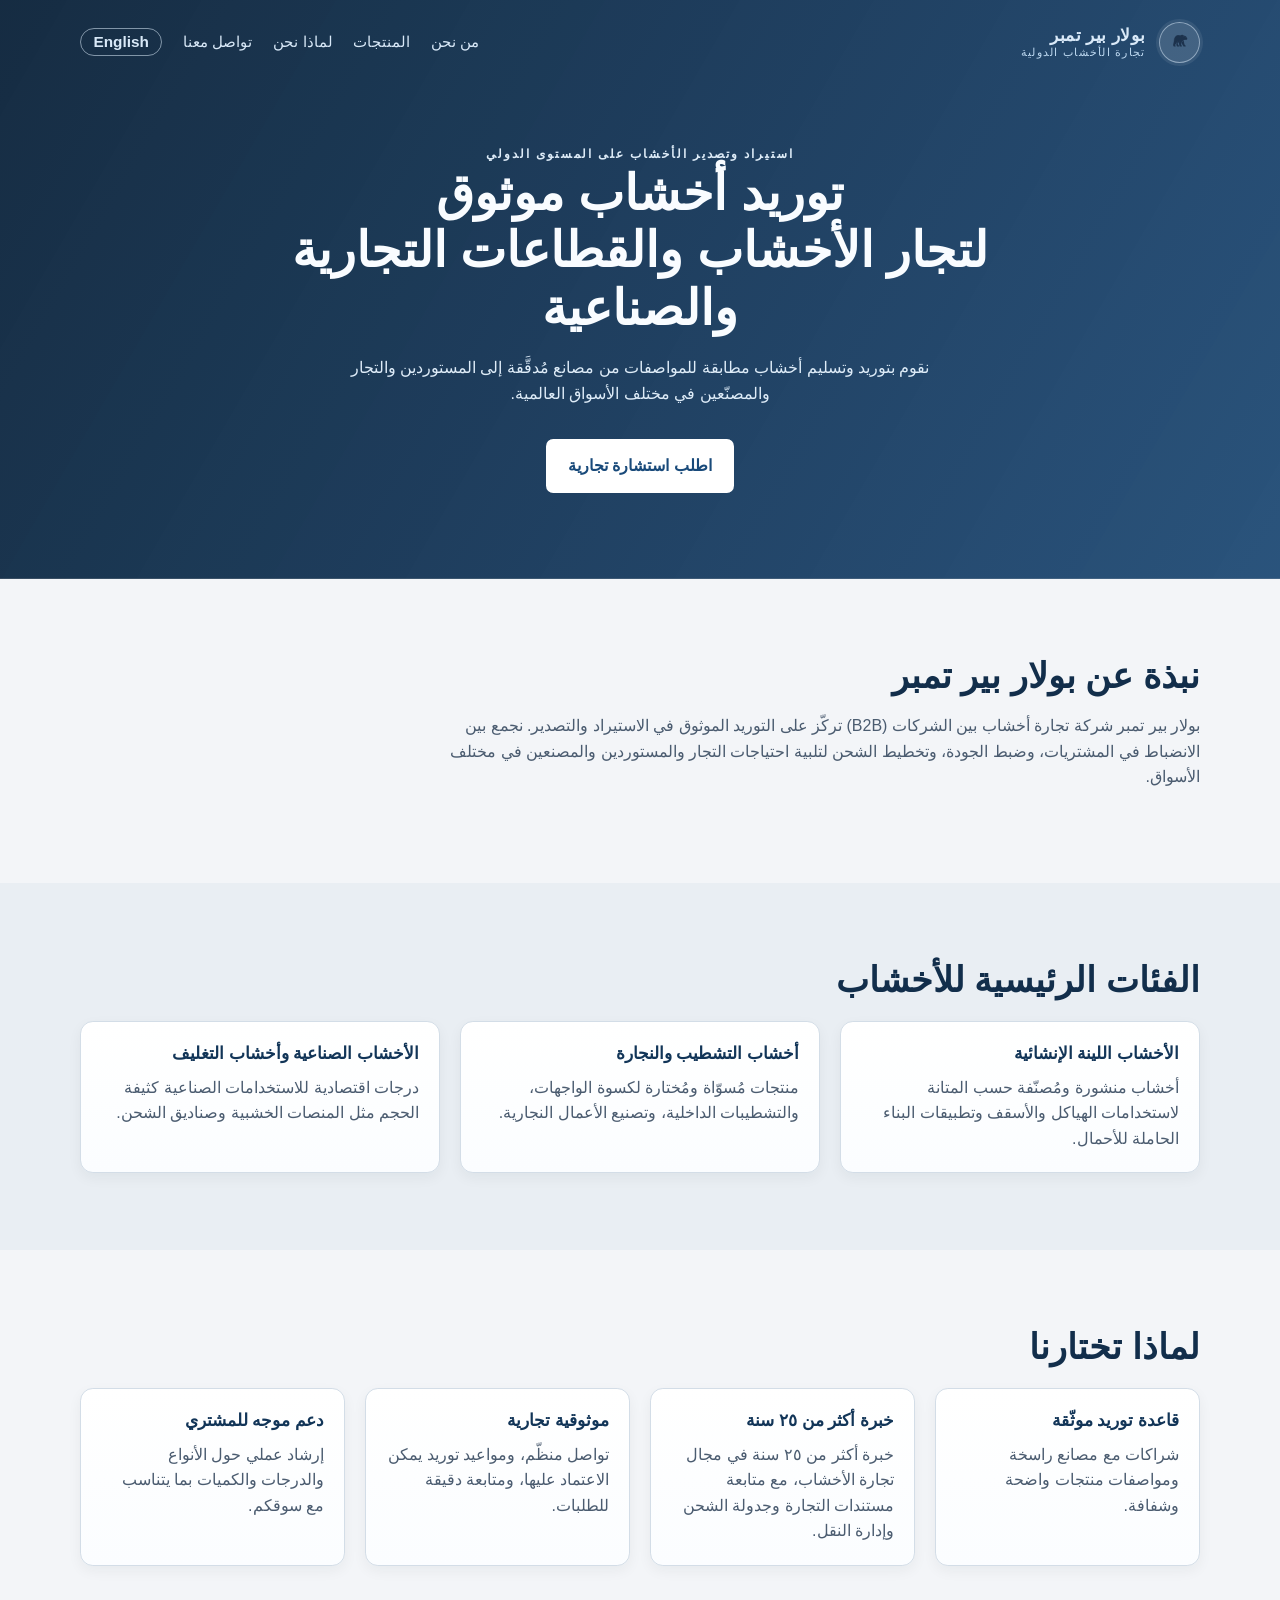
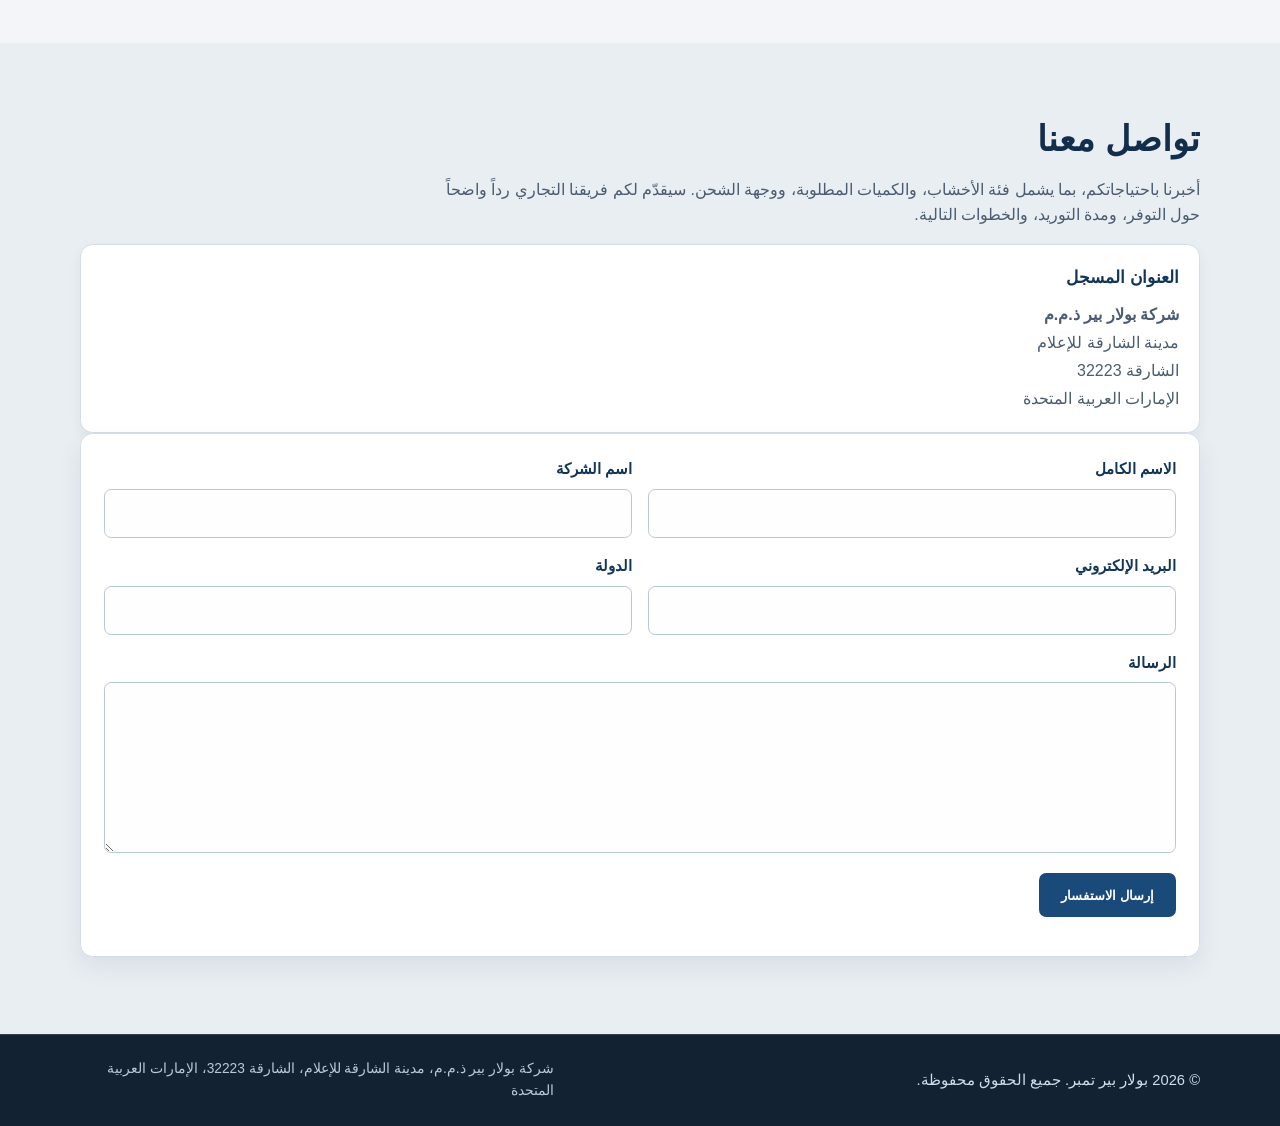
==== commit dc533df0: "Refine Arabic hero headline wrapping and copy" ====
--- a/ar.html
+++ b/ar.html
@@ -34,7 +34,7 @@
 
       <div class="container hero-content">
         <p class="eyebrow">استيراد وتصدير الأخشاب على المستوى الدولي</p>
-        <h1>توريد أخشاب موثوق لتجار الأخشاب والقطاعات الأخرى</h1>
+        <h1>توريد أخشاب موثوق<br class="hero-break-ar" />لتجار الأخشاب والقطاعات التجارية والصناعية</h1>
         <p>
           نقوم بتوريد وتسليم أخشاب مطابقة للمواصفات من مصانع مُدقَّقة إلى المستوردين والتجار
           والمصنّعين في مختلف الأسواق العالمية.
--- a/style.css
+++ b/style.css
@@ -349,6 +349,19 @@
   max-width: 62ch;
 }
 
+html[lang="ar"] .hero-content {
+  text-align: center;
+  margin-inline: auto;
+}
+
+html[lang="ar"] .hero .hero-break-ar {
+  display: inline;
+}
+
+html[lang="ar"] .hero p {
+  margin-inline: auto;
+}
+
 @media (max-width: 910px) {
   .contact-layout {
     grid-template-columns: 1fr;
@@ -360,6 +373,10 @@
 }
 
 @media (max-width: 760px) {
+  html[lang="ar"] .hero .hero-break-ar {
+    display: none;
+  }
+
   .nav {
     flex-direction: column;
     align-items: flex-start;
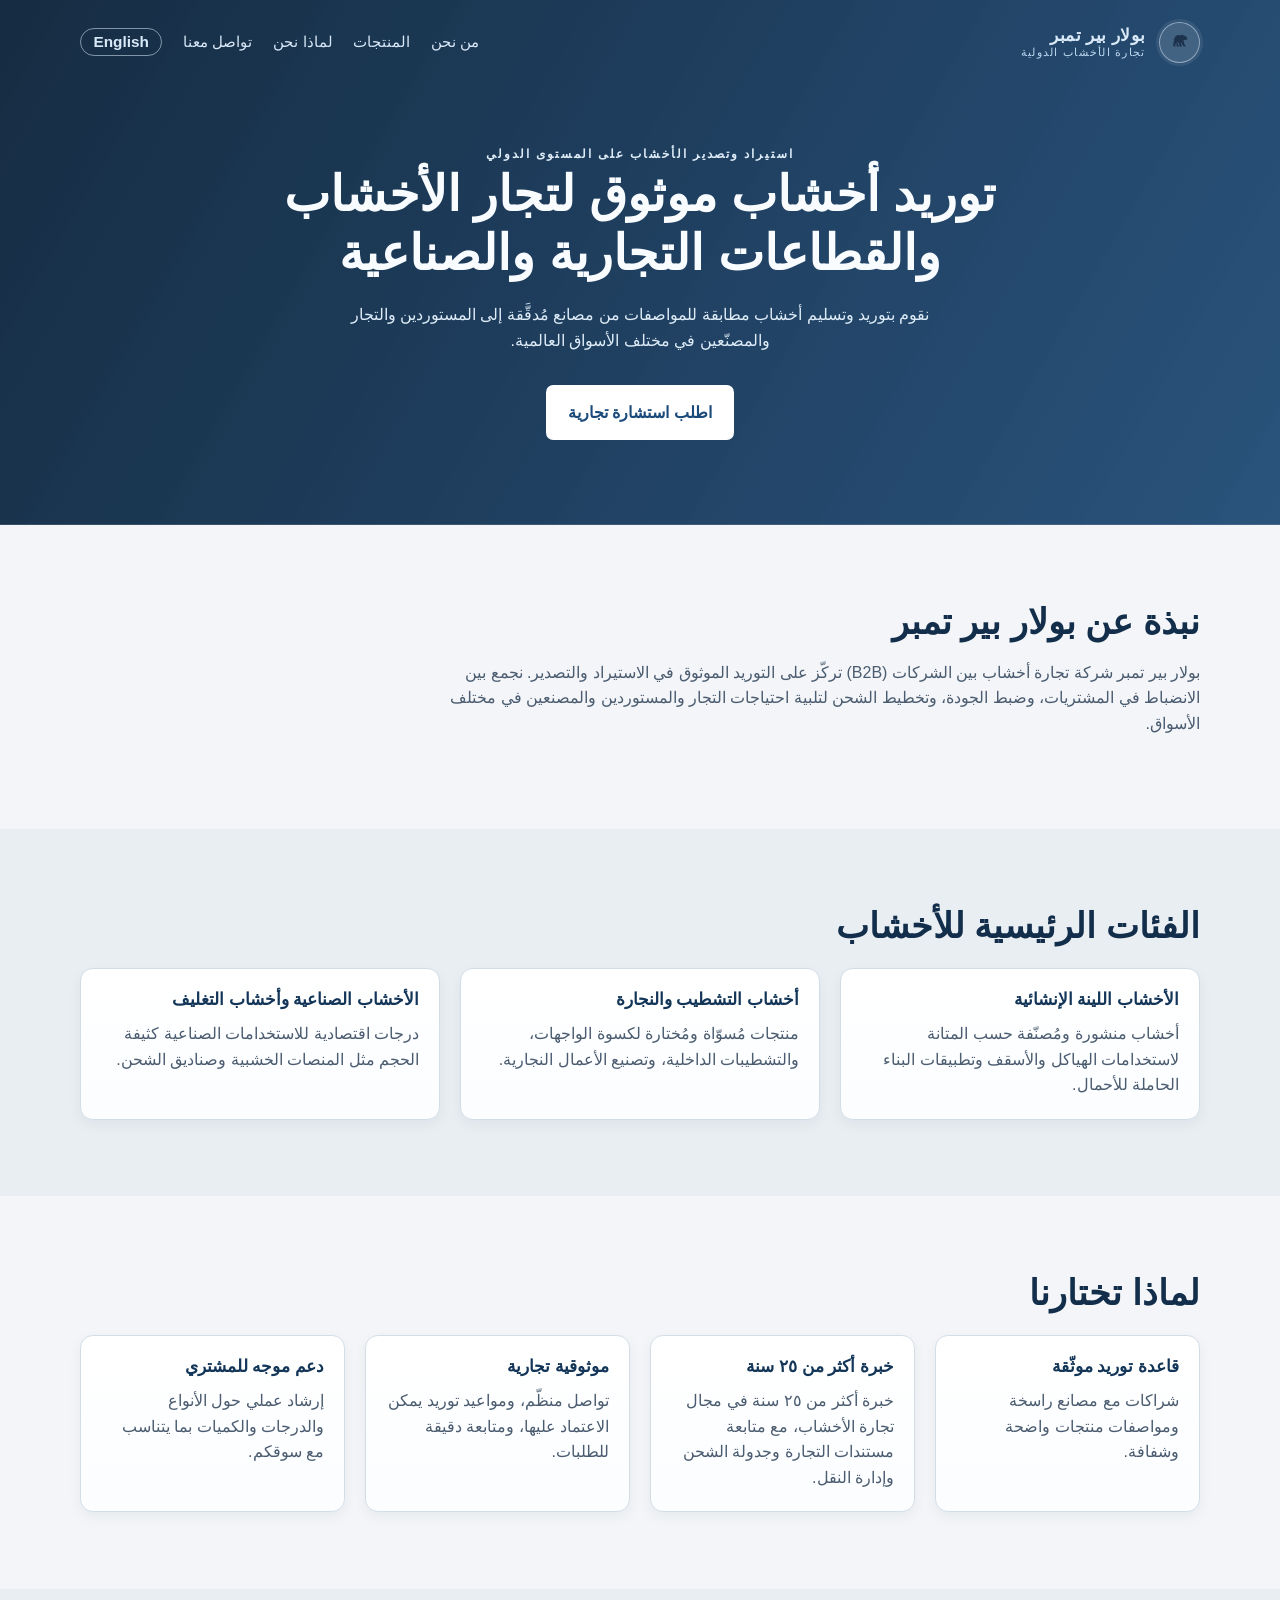
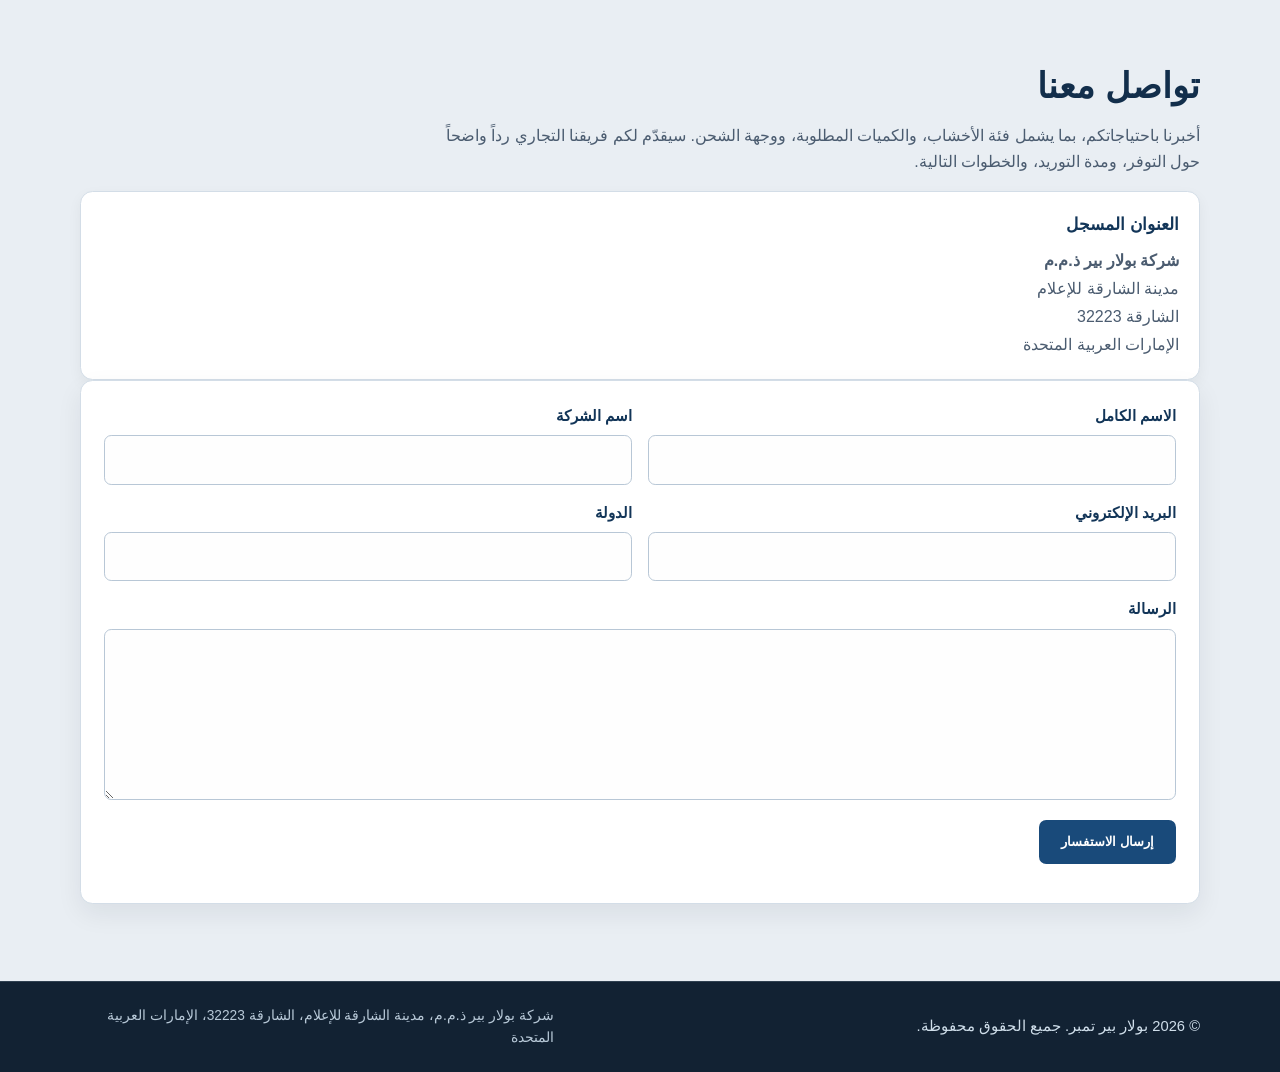
==== commit 32611294: "Fix Arabic hero headline spacing on mobile" ====
--- a/ar.html
+++ b/ar.html
@@ -6,8 +6,12 @@
     <title>بولار بير تمبر | تجارة الأخشاب الدولية</title>
     <meta
       name="description"
-      content="بولار بير تمبر شريك أعمال في استيراد وتصدير الأخشاب، يوفّر منتجات أخشاب لينة وصلبة معتمدة لقطاعات البناء والتصنيع والتوزيع."
+      content="بولار بير تمبر شركة تجارة أخشاب بين الشركات تركّز على توريد أخشاب مطابقة للمواصفات إلى التجار والمستوردين والمصنعين في مختلف الأسواق."
     />
+    <link rel="canonical" href="https://polarbeartimber.com/ar" />
+    <link rel="alternate" hreflang="en" href="https://polarbeartimber.com/" />
+    <link rel="alternate" hreflang="ar" href="https://polarbeartimber.com/ar" />
+    <link rel="alternate" hreflang="x-default" href="https://polarbeartimber.com/" />
     <link rel="icon" type="image/png" sizes="32x32" href="assets/favicon.png" />
     <link rel="shortcut icon" href="assets/favicon.png" />
     <link rel="apple-touch-icon" href="assets/favicon.png" />
@@ -28,13 +32,17 @@
           <li><a href="#products">المنتجات</a></li>
           <li><a href="#why-us">لماذا نحن</a></li>
           <li><a href="#contact">تواصل معنا</a></li>
-          <li><a class="language-link" href="index.html">English</a></li>
+          <li><a class="language-link" href="/">English</a></li>
         </ul>
       </nav>
 
       <div class="container hero-content">
         <p class="eyebrow">استيراد وتصدير الأخشاب على المستوى الدولي</p>
-        <h1>توريد أخشاب موثوق<br class="hero-break-ar" />لتجار الأخشاب والقطاعات التجارية والصناعية</h1>
+        <h1 class="hero-title-ar">
+          <span class="hero-title-ar-line">توريد أخشاب موثوق</span>
+          <span class="hero-title-ar-line">لتجار الأخشاب</span>
+          <span class="hero-title-ar-line">والقطاعات التجارية والصناعية</span>
+        </h1>
         <p>
           نقوم بتوريد وتسليم أخشاب مطابقة للمواصفات من مصانع مُدقَّقة إلى المستوردين والتجار
           والمصنّعين في مختلف الأسواق العالمية.
--- a/style.css
+++ b/style.css
@@ -354,7 +354,11 @@
   margin-inline: auto;
 }
 
-html[lang="ar"] .hero .hero-break-ar {
+html[lang="ar"] .hero-title-ar {
+  line-height: 1.22;
+}
+
+html[lang="ar"] .hero-title-ar-line {
   display: inline;
 }
 
@@ -373,8 +377,12 @@
 }
 
 @media (max-width: 760px) {
-  html[lang="ar"] .hero .hero-break-ar {
-    display: none;
+  html[lang="ar"] .hero-title-ar {
+    line-height: 1.3;
+  }
+
+  html[lang="ar"] .hero-title-ar-line {
+    display: block;
   }
 
   .nav {
